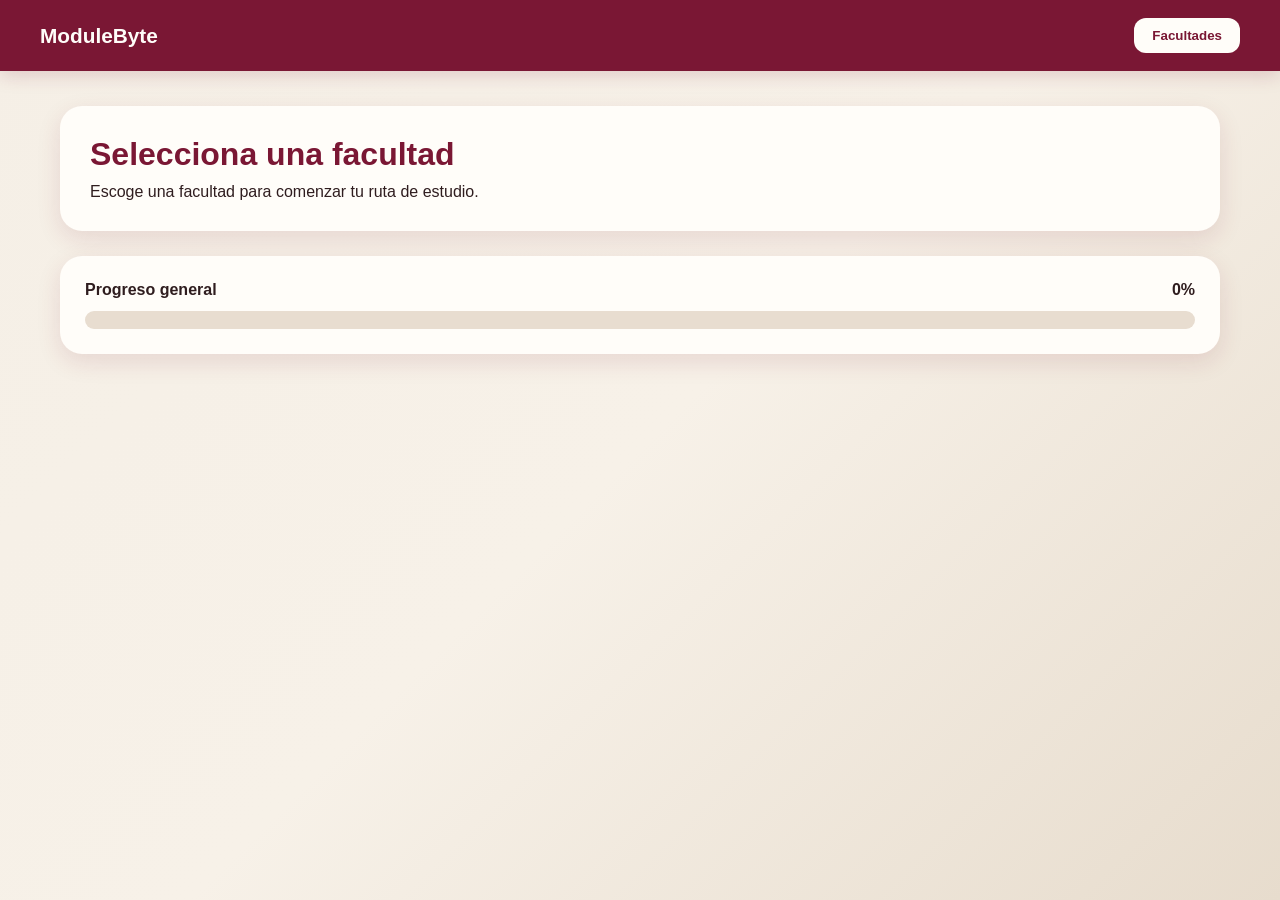
==== dashboard.html @ e1236baf "Cambios nuevos" ====
<!DOCTYPE html>
<html lang="es">
<head>
  <meta charset="UTF-8">
  <meta name="viewport" content="width=device-width, initial-scale=1.0">
  <title>Dashboard | Asesorías ModuleByte</title>
  <link rel="stylesheet" href="css/styles.css">
</head>
<body class="dashboard-body">

  <header class="topbar">
  <div class="logo-mini">ModuleByte</div>

  <nav class="nav">
    <div class="menu">
      <button class="menu-btn" onclick="toggleDropdown()">Facultades</button>

      <div class="dropdown" id="dropdownFacultades">
        <p onclick="seleccionarFacultad('fcfm')">FCFM</p>
        <p onclick="seleccionarFacultad('fime')">FIME</p>
      </div>
    </div>
  </nav>
</header>
  <main class="dashboard-container">
    <section class="bienvenida-panel">
      <h1 id="titulo-facultad">Selecciona una facultad</h1>
      <p>Escoge una facultad para comenzar tu ruta de estudio.</p>
    </section>

    <section class="progreso-panel">
      <div class="progreso-texto">
        <span>Progreso general</span>
        <span id="progreso-porcentaje">0%</span>
      </div>
      <div class="barra-progreso">
        <div class="barra-relleno" id="barra-relleno"></div>
      </div>
    </section>

    <section id="materias" class="materias-grid"></section>
  </main>

  <script src="js/data.js"></script>
<script>
  function toggleDropdown() {
    document.getElementById("dropdownFacultades").classList.toggle("show");
  }

  function seleccionarFacultad(facultad) {
    document.getElementById("dropdownFacultades").classList.remove("show");
    cargarFacultad(facultad);
  }

  function cargarFacultad(facultad) {
    const contenedor = document.getElementById("materias");
    const titulo = document.getElementById("titulo-facultad");
    const barra = document.getElementById("barra-relleno");
    const porcentaje = document.getElementById("progreso-porcentaje");

    const progresoGuardado = JSON.parse(localStorage.getItem("progresoUANL")) || {};
    const materiasFacultad = data[facultad] || [];

    contenedor.innerHTML = "";
    titulo.textContent = "Facultad: " + facultad.toUpperCase();

    let completadas = 0;

    materiasFacultad.forEach((m, index) => {
      const estaCompleta = progresoGuardado[m.id]?.completado === true;
      if (estaCompleta) completadas++;

      contenedor.innerHTML += `
        <div class="materia-card ${estaCompleta ? 'materia-completada' : ''}" onclick="abrirMateria('${m.id}')">
          <div class="materia-numero">Bloque ${index + 1}</div>
          <h3>${m.nombre}</h3>
          <p>
            ${estaCompleta 
              ? 'Bloque completado. Puedes repasarlo cuando quieras.' 
              : 'Presiona para estudiar este bloque y avanzar en tu progreso.'}
          </p>
        </div>
      `;
    });

    const progreso = materiasFacultad.length
      ? Math.round((completadas / materiasFacultad.length) * 100)
      : 0;

    barra.style.width = progreso + "%";
    porcentaje.textContent = progreso + "%";
  }

  function abrirMateria(id) {
    localStorage.setItem("materia", id);
    window.location.href = "materia.html";
  }

  window.addEventListener("click", function(e) {
    const menu = document.querySelector(".menu");
    const dropdown = document.getElementById("dropdownFacultades");

    if (!menu.contains(e.target)) {
      dropdown.classList.remove("show");
    }
  });
</script>

</body>
</html>
---- css/styles.css ----
:root {
  --vino: #7a1734;
  --vino-oscuro: #5e1027;
  --beige: #f5efe6;
  --beige-oscuro: #e7dccd;
  --cafe: #a87452;
  --cafe-oscuro: #8b5e3c;
  --texto: #2f1d1f;
  --blanco: #fffdf9;
  --sombra: rgba(122, 23, 52, 0.12);
}

* {
  margin: 0;
  padding: 0;
  box-sizing: border-box;
}

body {
  font-family: 'Segoe UI', Tahoma, Geneva, Verdana, sans-serif;
}

/* ===== INDEX ===== */
.inicio-body {
  min-height: 100vh;
  background: linear-gradient(135deg, var(--beige), #f0e7db, var(--beige-oscuro));
  display: flex;
  justify-content: center;
  align-items: center;
  position: relative;
  overflow: hidden;
}

.overlay {
  position: absolute;
  inset: 0;
  background: rgba(122, 23, 52, 0.08);
}

.inicio-container {
  position: relative;
  z-index: 2;
  width: 100%;
  display: flex;
  justify-content: center;
  align-items: center;
  padding: 20px;
}

.logo-box {
  background: rgba(255, 253, 249, 0.88);
  backdrop-filter: blur(8px);
  border: 2px solid rgba(122, 23, 52, 0.12);
  padding: 50px 35px;
  border-radius: 24px;
  text-align: center;
  max-width: 700px;
  width: 100%;
  box-shadow: 0 10px 35px rgba(122, 23, 52, 0.12);
  animation: aparecer 1s ease;
}

.logo-box h1 {
  font-size: 3rem;
  color: var(--vino);
  margin-bottom: 18px;
  line-height: 1.2;
}

.subtitulo {
  font-size: 1.15rem;
  color: var(--texto);
  margin-bottom: 30px;
  line-height: 1.6;
}

.btn-iniciar {
  background: linear-gradient(135deg, var(--vino), var(--vino-oscuro));
  color: var(--blanco);
  border: none;
  padding: 15px 40px;
  font-size: 1.1rem;
  font-weight: bold;
  border-radius: 14px;
  cursor: pointer;
  transition: all 0.3s ease;
  box-shadow: 0 8px 20px rgba(122, 23, 52, 0.25);
}

.btn-iniciar:hover {
  transform: translateY(-3px) scale(1.03);
  box-shadow: 0 12px 25px rgba(122, 23, 52, 0.35);
}

.btn-iniciar:active {
  transform: scale(0.98);
}

@keyframes aparecer {
  from {
    opacity: 0;
    transform: translateY(30px);
  }
  to {
    opacity: 1;
    transform: translateY(0);
  }
}

/* ===== DASHBOARD ===== */
.dashboard-body {
  min-height: 100vh;
  background: linear-gradient(135deg, var(--beige), #f7f1e8, var(--beige-oscuro));
  color: var(--texto);
}

.topbar {
  width: 100%;
  background: var(--vino);
  color: var(--blanco);
  display: flex;
  justify-content: space-between;
  align-items: center;
  padding: 18px 40px;
  box-shadow: 0 4px 18px rgba(122, 23, 52, 0.18);
}

.logo-mini {
  font-size: 1.3rem;
  font-weight: bold;
  color: var(--blanco);
}

.nav {
  display: flex;
  align-items: center;
}

.menu {
  position: relative;
}

.menu-btn {
  background: var(--blanco);
  color: var(--vino);
  border: none;
  padding: 10px 18px;
  border-radius: 12px;
  font-weight: bold;
  cursor: pointer;
  transition: 0.3s ease;
}

.menu-btn:hover {
  transform: translateY(-2px);
}

.dropdown {
  display: none;
  position: absolute;
  top: 55px;
  right: 0;
  min-width: 180px;
  background: var(--blanco);
  border-radius: 14px;
  box-shadow: 0 10px 24px rgba(122, 23, 52, 0.15);
  overflow: hidden;
  z-index: 999;
}

.dropdown.show {
  display: block;
}

.dropdown p {
  margin: 0;
  padding: 14px 16px;
  cursor: pointer;
  transition: background 0.3s ease;
  color: var(--vino);
  font-weight: 600;
}

.dropdown p:hover {
  background: var(--beige);
}

.dashboard-container {
  max-width: 1200px;
  margin: 0 auto;
  padding: 35px 20px 50px;
}

.bienvenida-panel {
  background: var(--blanco);
  border-radius: 22px;
  padding: 30px;
  box-shadow: 0 8px 24px var(--sombra);
  margin-bottom: 25px;
}

.bienvenida-panel h1 {
  font-size: 2rem;
  margin-bottom: 10px;
  color: var(--vino);
}

.bienvenida-panel p {
  color: var(--texto);
  font-size: 1rem;
}

.progreso-panel {
  background: var(--blanco);
  border-radius: 22px;
  padding: 25px;
  box-shadow: 0 8px 24px var(--sombra);
  margin-bottom: 30px;
}

.progreso-texto {
  display: flex;
  justify-content: space-between;
  margin-bottom: 12px;
  font-weight: 600;
}

.barra-progreso {
  width: 100%;
  height: 18px;
  background: #e8ddd0;
  border-radius: 999px;
  overflow: hidden;
}

.barra-relleno {
  width: 0%;
  height: 100%;
  background: linear-gradient(90deg, var(--cafe), var(--vino));
  border-radius: 999px;
  transition: width 0.4s ease;
}

.materias-grid {
  display: grid;
  grid-template-columns: repeat(auto-fit, minmax(240px, 1fr));
  gap: 22px;
}

.materia-card {
  background: var(--blanco);
  border-radius: 22px;
  padding: 24px;
  box-shadow: 0 10px 26px var(--sombra);
  cursor: pointer;
  transition: 0.3s ease;
  border: 1px solid transparent;
}

.materia-card:hover {
  transform: translateY(-6px);
  border-color: #d8bfae;
  box-shadow: 0 14px 30px rgba(122, 23, 52, 0.12);
}

.materia-completada {
  border: 2px solid #c8a48f;
  background: linear-gradient(135deg, #fffaf4, #f7ede3);
}

.materia-numero {
  display: inline-block;
  background: #f3e6da;
  color: var(--vino);
  font-size: 0.9rem;
  font-weight: bold;
  padding: 8px 12px;
  border-radius: 999px;
  margin-bottom: 14px;
}

.materia-card h3 {
  font-size: 1.3rem;
  margin-bottom: 10px;
  color: var(--vino);
}

.materia-card p {
  color: var(--texto);
  line-height: 1.5;
}

/* ===== MATERIA ===== */
.materia-body {
  min-height: 100vh;
  background: linear-gradient(135deg, var(--beige), #f7f1e8, var(--beige-oscuro));
  color: var(--texto);
}

.materia-topbar {
  width: 100%;
  background: var(--vino);
  color: var(--blanco);
  display: flex;
  justify-content: space-between;
  align-items: center;
  padding: 18px 40px;
  box-shadow: 0 4px 18px rgba(122, 23, 52, 0.18);
}

.btn-volver {
  background: var(--blanco);
  color: var(--vino);
  border: none;
  padding: 10px 18px;
  border-radius: 12px;
  font-weight: bold;
  cursor: pointer;
  transition: 0.3s ease;
}

.btn-volver:hover {
  transform: translateY(-2px);
}

.materia-container {
  max-width: 1200px;
  margin: 0 auto;
  padding: 35px 20px 50px;
}

.materia-header-card {
  background: var(--blanco);
  border-radius: 24px;
  padding: 30px;
  box-shadow: 0 10px 24px var(--sombra);
  display: flex;
  justify-content: space-between;
  align-items: center;
  gap: 20px;
  margin-bottom: 25px;
}

.seccion-label {
  display: inline-block;
  background: #f3e6da;
  color: var(--vino);
  padding: 8px 14px;
  border-radius: 999px;
  font-size: 0.9rem;
  font-weight: bold;
  margin-bottom: 14px;
}

.materia-header-card h1 {
  font-size: 2.2rem;
  color: var(--vino);
  margin-bottom: 10px;
}

.materia-descripcion {
  color: var(--texto);
  font-size: 1rem;
  line-height: 1.6;
  max-width: 700px;
}

.timer-box {
  min-width: 180px;
  text-align: center;
}

.timer-label {
  display: block;
  font-size: 0.95rem;
  color: var(--texto);
  margin-bottom: 12px;
  font-weight: 600;
}

.timer-circle {
  width: 120px;
  height: 120px;
  margin: 0 auto;
  border-radius: 50%;
  background: linear-gradient(135deg, var(--cafe), var(--vino));
  color: var(--blanco);
  display: flex;
  flex-direction: column;
  justify-content: center;
  align-items: center;
  box-shadow: 0 12px 24px rgba(122, 23, 52, 0.2);
}

.timer-circle span {
  font-size: 2rem;
  font-weight: bold;
  line-height: 1;
}

.timer-circle small {
  font-size: 1rem;
  margin-top: 4px;
}

.temas-panel,
.contenido-panel,
.acciones-panel {
  background: var(--blanco);
  border-radius: 24px;
  padding: 28px;
  box-shadow: 0 10px 24px var(--sombra);
  margin-bottom: 25px;
}

.temas-panel h2,
.contenido-panel h2 {
  color: var(--vino);
  margin-bottom: 18px;
  font-size: 1.4rem;
}

.temas-grid {
  display: flex;
  flex-wrap: wrap;
  gap: 14px;
}

.tema-item {
  background: #f8efe6;
  color: var(--texto);
  padding: 12px 18px;
  border-radius: 14px;
  font-weight: 600;
  border: 1px solid #ead9ca;
}

.tema-item.activo {
  background: linear-gradient(135deg, var(--cafe), var(--vino));
  color: var(--blanco);
  border: none;
}

.contenido-box {
  background: #fffaf4;
  border: 1px solid #ead9ca;
  border-radius: 18px;
  padding: 22px;
  min-height: 220px;
  line-height: 1.8;
  color: var(--texto);
  font-size: 1rem;
  white-space: pre-line;
}

.acciones-panel {
  display: flex;
  justify-content: flex-end;
  gap: 14px;
  flex-wrap: wrap;
}

.btn-principal,
.btn-secundario {
  border: none;
  padding: 14px 24px;
  border-radius: 14px;
  font-size: 1rem;
  font-weight: bold;
  cursor: pointer;
  transition: 0.3s ease;
}

.btn-principal {
  background: linear-gradient(135deg, var(--cafe), var(--vino));
  color: var(--blanco);
  box-shadow: 0 8px 20px rgba(122, 23, 52, 0.2);
}

.btn-principal:hover {
  transform: translateY(-2px);
}

.btn-secundario {
  background: #f3e6da;
  color: var(--vino);
}

.btn-secundario:hover {
  background: #ead7c7;
}
.temas-header {
  display: flex;
  justify-content: space-between;
  align-items: center;
  gap: 16px;
  flex-wrap: wrap;
  margin-bottom: 18px;
}

.acciones-bloque {
  display: flex;
  gap: 12px;
  flex-wrap: wrap;
}

.tema-item-btn {
  background: #f8efe6;
  color: var(--texto);
  padding: 12px 18px;
  border-radius: 14px;
  font-weight: 600;
  border: 1px solid #ead9ca;
  cursor: pointer;
  transition: 0.3s ease;
}

.tema-item-btn:hover {
  transform: translateY(-2px);
}

.tema-item-btn.activo {
  background: linear-gradient(135deg, var(--cafe), var(--vino));
  color: var(--blanco);
  border: none;
}

.tema-item-btn.completado {
  border: 2px solid #b48a72;
  background: #fff7ef;
}

.oculto {
  visibility: hidden;
}

.btn-principal:disabled,
.btn-secundario:disabled {
  opacity: 0.6;
  cursor: not-allowed;
}

/* ===== QUIZ ===== */
.quiz-body {
  min-height: 100vh;
  background: linear-gradient(135deg, var(--beige), #f7f1e8, var(--beige-oscuro));
  color: var(--texto);
}

.quiz-topbar {
  width: 100%;
  background: var(--vino);
  color: var(--blanco);
  display: flex;
  justify-content: space-between;
  align-items: center;
  padding: 18px 40px;
  box-shadow: 0 4px 18px rgba(122, 23, 52, 0.18);
}

.quiz-info {
  display: flex;
  gap: 14px;
  align-items: center;
  flex-wrap: wrap;
}

.vidas-box,
.pregunta-numero {
  background: rgba(255, 255, 255, 0.14);
  padding: 10px 16px;
  border-radius: 12px;
  font-weight: bold;
}

.quiz-container {
  max-width: 1200px;
  margin: 0 auto;
  padding: 35px 20px 50px;
  display: grid;
  grid-template-columns: 2fr 1fr;
  gap: 24px;
}

.quiz-panel,
.animacion-panel {
  background: var(--blanco);
  border-radius: 24px;
  box-shadow: 0 10px 24px var(--sombra);
}

.quiz-card {
  padding: 30px;
}

.quiz-label {
  display: inline-block;
  background: #f3e6da;
  color: var(--vino);
  padding: 8px 14px;
  border-radius: 999px;
  font-size: 0.9rem;
  font-weight: bold;
  margin-bottom: 16px;
}

.quiz-card h2 {
  font-size: 2rem;
  color: var(--vino);
  margin-bottom: 24px;
  line-height: 1.4;
}

.opciones-grid {
  display: grid;
  gap: 16px;
}

.opciones-grid button {
  width: 100%;
  border: none;
  background: #fff8f1;
  color: var(--texto);
  text-align: left;
  padding: 18px 20px;
  border-radius: 16px;
  font-size: 1rem;
  font-weight: 600;
  cursor: pointer;
  border: 1px solid #ead9ca;
  transition: all 0.25s ease;
}

.opciones-grid button:hover {
  transform: translateY(-2px);
  background: #f8efe6;
  border-color: #d2b09b;
  box-shadow: 0 8px 18px rgba(122, 23, 52, 0.08);
}

.animacion-panel {
  padding: 24px;
  display: flex;
  align-items: center;
  justify-content: center;
}

.personaje-box {
  width: 100%;
  text-align: center;
  background: linear-gradient(135deg, #fffaf4, #f6ede4);
  border: 1px solid #ead9ca;
  border-radius: 20px;
  padding: 28px 20px;
}

.personaje {
  font-size: 5rem;
  margin-bottom: 18px;
  animation: correr 1s infinite alternate ease-in-out;
  transition: transform 0.3s ease;
}

.personaje-box h3 {
  font-size: 1.3rem;
  color: var(--vino);
  margin-bottom: 10px;
}

.personaje-box p {
  color: var(--texto);
  line-height: 1.6;
}

.personaje.correcto {
  animation: salto 0.5s ease;
}

.personaje.error {
  animation: golpe 0.4s ease;
}

@keyframes correr {
  from {
    transform: translateX(-5px);
  }
  to {
    transform: translateX(5px);
  }
}

@keyframes salto {
  0% { transform: translateY(0); }
  50% { transform: translateY(-18px) scale(1.08); }
  100% { transform: translateY(0); }
}

@keyframes golpe {
  0% { transform: translateX(0); }
  25% { transform: translateX(-10px); }
  50% { transform: translateX(10px); }
  75% { transform: translateX(-8px); }
  100% { transform: translateX(0); }
}

/* ===== RESPONSIVE ===== */
@media (max-width: 900px) {
  .quiz-container {
    grid-template-columns: 1fr;
  }
}

@media (max-width: 768px) {
  .topbar,
  .materia-topbar,
  .quiz-topbar {
    padding: 16px 20px;
  }

  .materia-header-card {
    flex-direction: column;
    align-items: flex-start;
  }

  .timer-box {
    width: 100%;
    text-align: left;
  }

  .timer-circle {
    margin: 0;
  }

  .acciones-panel {
    justify-content: stretch;
  }

  .btn-principal,
  .btn-secundario {
    width: 100%;
  }

  .quiz-topbar {
    flex-direction: column;
    gap: 12px;
    align-items: flex-start;
  }

  .quiz-card h2 {
    font-size: 1.5rem;
  }

  .personaje {
    font-size: 4rem;
  }
}
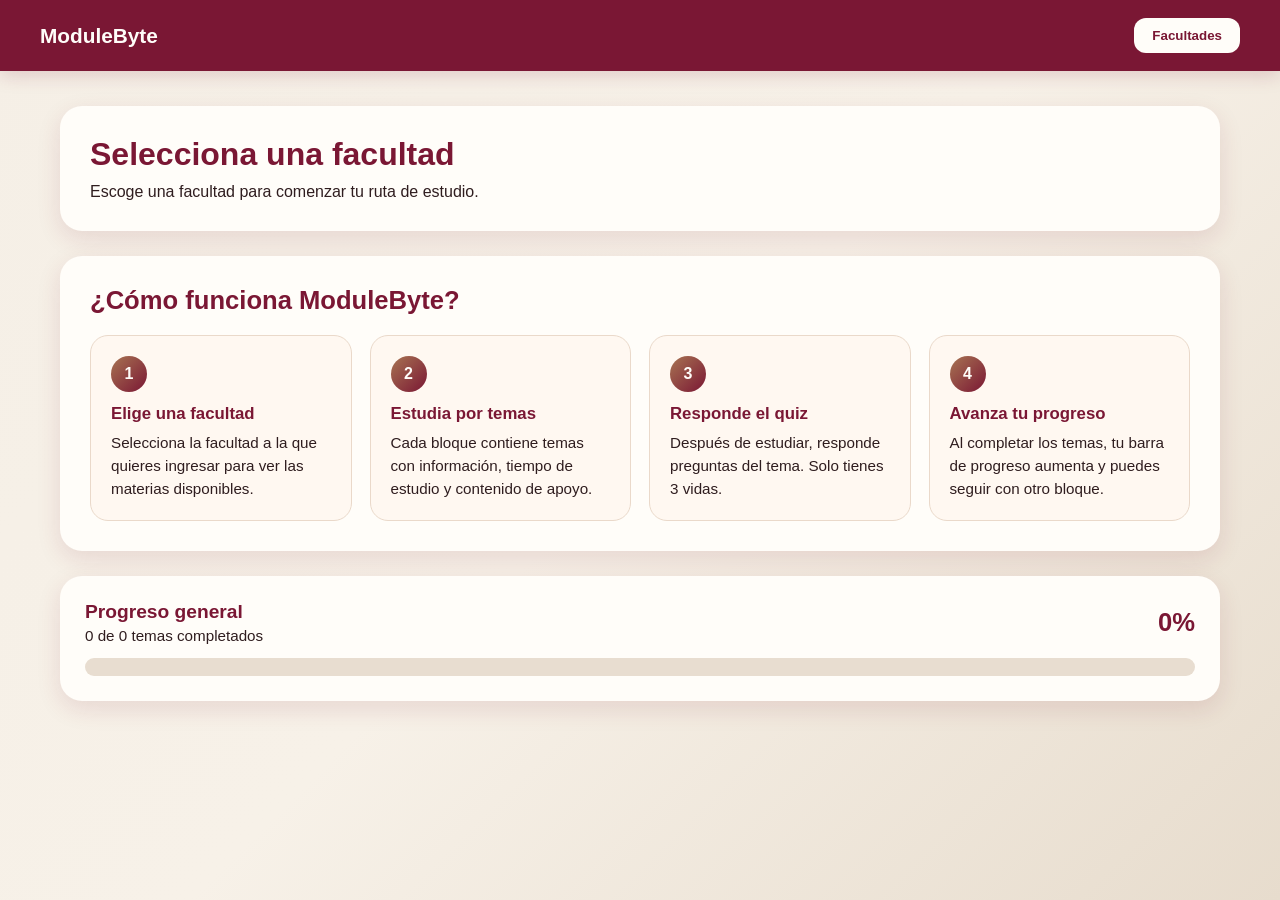
==== commit 61a2be0a: "cambios nuevos nuevos" ====
--- a/dashboard.html
+++ b/dashboard.html
@@ -27,21 +27,56 @@
       <h1 id="titulo-facultad">Selecciona una facultad</h1>
       <p>Escoge una facultad para comenzar tu ruta de estudio.</p>
     </section>
+<section class="instrucciones-panel">
+  <h2>¿Cómo funciona ModuleByte?</h2>
 
+  <div class="instrucciones-grid">
+    <div class="instruccion-card">
+      <span>1</span>
+      <h3>Elige una facultad</h3>
+      <p>Selecciona la facultad a la que quieres ingresar para ver las materias disponibles.</p>
+    </div>
+
+    <div class="instruccion-card">
+      <span>2</span>
+      <h3>Estudia por temas</h3>
+      <p>Cada bloque contiene temas con información, tiempo de estudio y contenido de apoyo.</p>
+    </div>
+
+    <div class="instruccion-card">
+      <span>3</span>
+      <h3>Responde el quiz</h3>
+      <p>Después de estudiar, responde preguntas del tema. Solo tienes 3 vidas.</p>
+    </div>
+
+    <div class="instruccion-card">
+      <span>4</span>
+      <h3>Avanza tu progreso</h3>
+      <p>Al completar los temas, tu barra de progreso aumenta y puedes seguir con otro bloque.</p>
+    </div>
+  </div>
+</section>
     <section class="progreso-panel">
-      <div class="progreso-texto">
-        <span>Progreso general</span>
-        <span id="progreso-porcentaje">0%</span>
-      </div>
-      <div class="barra-progreso">
-        <div class="barra-relleno" id="barra-relleno"></div>
-      </div>
-    </section>
+
+  <div class="progreso-header">
+    <div>
+      <h3>Progreso general</h3>
+      <p id="progreso-texto">0 de 0 temas completados</p>
+    </div>
+
+    <div class="porcentaje-grande" id="progreso-porcentaje">0%</div>
+  </div>
+
+  <div class="barra-progreso">
+    <div class="barra-relleno" id="barra-relleno"></div>
+  </div>
+
+</section>
 
     <section id="materias" class="materias-grid"></section>
   </main>
 
-  <script src="js/data.js"></script>
+ <script src="js/data.js"></script>
 <script>
   function toggleDropdown() {
     document.getElementById("dropdownFacultades").classList.toggle("show");
@@ -57,38 +92,44 @@
     const titulo = document.getElementById("titulo-facultad");
     const barra = document.getElementById("barra-relleno");
     const porcentaje = document.getElementById("progreso-porcentaje");
+    const texto = document.getElementById("progreso-texto");
 
-    const progresoGuardado = JSON.parse(localStorage.getItem("progresoUANL")) || {};
+    const progresoMateria = JSON.parse(localStorage.getItem("progresoMateria")) || {};
     const materiasFacultad = data[facultad] || [];
 
     contenedor.innerHTML = "";
     titulo.textContent = "Facultad: " + facultad.toUpperCase();
 
-    let completadas = 0;
+    let totalTemas = 0;
+    let temasCompletados = 0;
 
     materiasFacultad.forEach((m, index) => {
-      const estaCompleta = progresoGuardado[m.id]?.completado === true;
-      if (estaCompleta) completadas++;
+      const temas = m.temas || [];
+      totalTemas += temas.length;
+
+      const guardado = progresoMateria[m.id];
+      const completados = guardado?.temasEstudiados || [];
+
+      temasCompletados += completados.length;
+
+      const estaCompleta = completados.length === temas.length && temas.length > 0;
 
       contenedor.innerHTML += `
         <div class="materia-card ${estaCompleta ? 'materia-completada' : ''}" onclick="abrirMateria('${m.id}')">
           <div class="materia-numero">Bloque ${index + 1}</div>
           <h3>${m.nombre}</h3>
-          <p>
-            ${estaCompleta 
-              ? 'Bloque completado. Puedes repasarlo cuando quieras.' 
-              : 'Presiona para estudiar este bloque y avanzar en tu progreso.'}
-          </p>
+          <p>${completados.length} de ${temas.length} temas completados</p>
         </div>
       `;
     });
 
-    const progreso = materiasFacultad.length
-      ? Math.round((completadas / materiasFacultad.length) * 100)
+    const progreso = totalTemas
+      ? Math.round((temasCompletados / totalTemas) * 100)
       : 0;
 
     barra.style.width = progreso + "%";
     porcentaje.textContent = progreso + "%";
+    texto.textContent = `${temasCompletados} de ${totalTemas} temas completados`;
   }
 
   function abrirMateria(id) {
--- a/css/styles.css
+++ b/css/styles.css
@@ -106,14 +106,139 @@
     transform: translateY(0);
   }
 }
-
+.login-form {
+  display: flex;
+  flex-direction: column;
+  gap: 14px;
+  margin-top: 10px;
+}
+
+.login-form input {
+  width: 100%;
+  padding: 15px 18px;
+  border-radius: 14px;
+  border: 1px solid #ead9ca;
+  background: #fffaf4;
+  color: var(--texto);
+  font-size: 1rem;
+  outline: none;
+}
+
+.login-form input:focus {
+  border-color: var(--vino);
+  box-shadow: 0 0 0 3px rgba(122, 23, 52, 0.12);
+}
+
+.mensaje-login {
+  min-height: 20px;
+  color: var(--vino);
+  font-weight: bold;
+  font-size: 0.95rem;
+}
 /* ===== DASHBOARD ===== */
+/* ===== INSTRUCCIONES DASHBOARD ===== */
+.instrucciones-panel {
+  background: var(--blanco);
+  border-radius: 22px;
+  padding: 30px;
+  box-shadow: 0 8px 24px var(--sombra);
+  margin-bottom: 25px;
+}
+
+.instrucciones-panel h2 {
+  color: var(--vino);
+  font-size: 1.6rem;
+  margin-bottom: 20px;
+}
+
+.instrucciones-grid {
+  display: grid;
+  grid-template-columns: repeat(auto-fit, minmax(210px, 1fr));
+  gap: 18px;
+}
+
+.instruccion-card {
+  background: #fff8f1;
+  border: 1px solid #ead9ca;
+  border-radius: 18px;
+  padding: 20px;
+  transition: 0.3s ease;
+}
+
+.instruccion-card:hover {
+  transform: translateY(-4px);
+  box-shadow: 0 10px 22px rgba(122, 23, 52, 0.1);
+}
+
+.instruccion-card span {
+  display: inline-flex;
+  width: 36px;
+  height: 36px;
+  background: linear-gradient(135deg, var(--cafe), var(--vino));
+  color: var(--blanco);
+  border-radius: 50%;
+  align-items: center;
+  justify-content: center;
+  font-weight: bold;
+  margin-bottom: 12px;
+}
+
+.instruccion-card h3 {
+  color: var(--vino);
+  margin-bottom: 8px;
+  font-size: 1.05rem;
+}
+
+.instruccion-card p {
+  color: var(--texto);
+  line-height: 1.5;
+  font-size: 0.95rem;
+}
 .dashboard-body {
   min-height: 100vh;
   background: linear-gradient(135deg, var(--beige), #f7f1e8, var(--beige-oscuro));
   color: var(--texto);
 }
-
+.progreso-header {
+  display: flex;
+  justify-content: space-between;
+  align-items: center;
+  margin-bottom: 14px;
+  flex-wrap: wrap;
+}
+
+.progreso-header h3 {
+  color: var(--vino);
+  font-size: 1.2rem;
+  margin-bottom: 4px;
+}
+
+.progreso-header p {
+  color: var(--texto);
+  font-size: 0.95rem;
+}
+
+.porcentaje-grande {
+  font-size: 1.6rem;
+  font-weight: bold;
+  color: var(--vino);
+}
+
+.barra-progreso {
+  width: 100%;
+  height: 20px;
+  background: #e8ddd0;
+  border-radius: 999px;
+  overflow: hidden;
+}
+
+.barra-relleno {
+  width: 0%;
+  height: 100%;
+  background: linear-gradient(90deg, var(--cafe), var(--vino));
+  border-radius: 999px;
+  transition: width 0.6s ease;
+}
 .topbar {
   width: 100%;
   background: var(--vino);
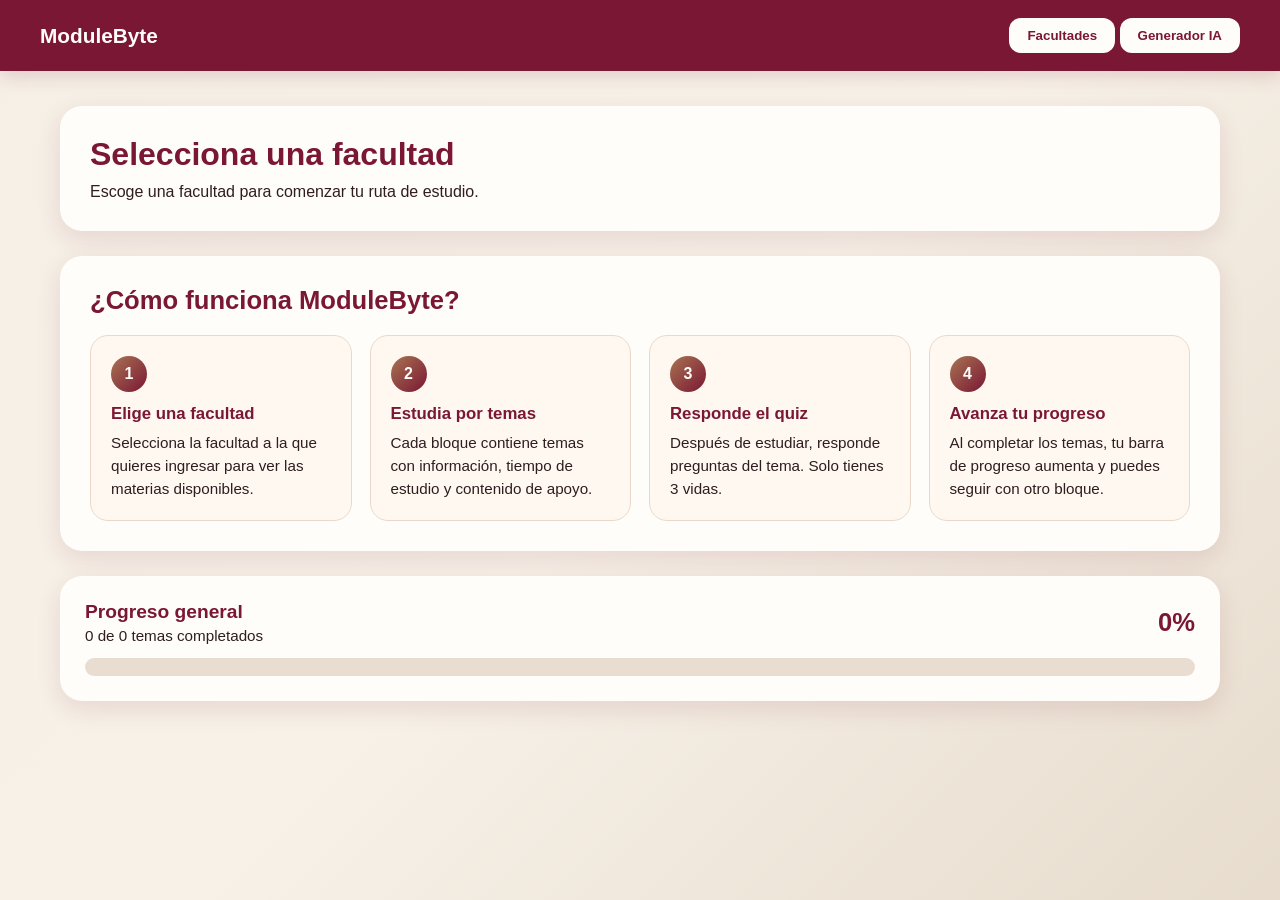
==== commit b265bf3f: "AGREGUE LA IA, LA ANIMACIÓN, EL CENEVAL Y NO SE QUE MAS XD" ====
--- a/dashboard.html
+++ b/dashboard.html
@@ -1,3 +1,4 @@
+<!-- Comentario para guardar en github -->
 <!DOCTYPE html>
 <html lang="es">
 <head>
@@ -14,10 +15,15 @@
   <nav class="nav">
     <div class="menu">
       <button class="menu-btn" onclick="toggleDropdown()">Facultades</button>
+      <button class="menu-btn" onclick="window.location.href='generador.html'">
+  Generador IA
+</button>
 
       <div class="dropdown" id="dropdownFacultades">
+        <p onclick="seleccionarFacultad('general')">Examen General</p>
         <p onclick="seleccionarFacultad('fcfm')">FCFM</p>
         <p onclick="seleccionarFacultad('fime')">FIME</p>
+        
       </div>
     </div>
   </nav>
@@ -72,6 +78,17 @@
   </div>
 
 </section>
+<section class="simulador-panel oculto" id="simuladorPanel">
+  <h2>¡Preparación completada!</h2>
+  <p>Ya terminaste los temas de esta ruta. Ahora puedes practicar con el simulador oficial.</p>
+
+  <a 
+    href="https://exani.com.mx/simuladores/#google_vignette" 
+    target="_blank" 
+    class="btn-simulador">
+    Ir al simulador oficial
+  </a>
+</section>
 
     <section id="materias" class="materias-grid"></section>
   </main>
@@ -88,49 +105,71 @@
   }
 
   function cargarFacultad(facultad) {
-    const contenedor = document.getElementById("materias");
-    const titulo = document.getElementById("titulo-facultad");
-    const barra = document.getElementById("barra-relleno");
-    const porcentaje = document.getElementById("progreso-porcentaje");
-    const texto = document.getElementById("progreso-texto");
+  const contenedor = document.getElementById("materias");
+  const titulo = document.getElementById("titulo-facultad");
+  const barra = document.getElementById("barra-relleno");
+  const porcentaje = document.getElementById("progreso-porcentaje");
+  const texto = document.getElementById("progreso-texto");
 
-    const progresoMateria = JSON.parse(localStorage.getItem("progresoMateria")) || {};
-    const materiasFacultad = data[facultad] || [];
+  const progresoMateria = JSON.parse(localStorage.getItem("progresoMateria")) || {};
+  const materiasFacultad = data[facultad] || [];
 
-    contenedor.innerHTML = "";
-    titulo.textContent = "Facultad: " + facultad.toUpperCase();
+  contenedor.innerHTML = "";
+  titulo.textContent = "Facultad: " + facultad.toUpperCase();
 
-    let totalTemas = 0;
-    let temasCompletados = 0;
+  let totalTemas = 0;
+  let temasCompletados = 0;
+  let bloqueAnteriorCompleto = true;
 
-    materiasFacultad.forEach((m, index) => {
-      const temas = m.temas || [];
-      totalTemas += temas.length;
+  materiasFacultad.forEach((m, index) => {
+    const temas = m.temas || [];
+    totalTemas += temas.length;
 
-      const guardado = progresoMateria[m.id];
-      const completados = guardado?.temasEstudiados || [];
+    const guardado = progresoMateria[m.id];
+    const completados = guardado?.temasEstudiados || [];
 
-      temasCompletados += completados.length;
+    temasCompletados += completados.length;
 
-      const estaCompleta = completados.length === temas.length && temas.length > 0;
+    const estaCompleta = completados.length === temas.length && temas.length > 0;
+    const bloqueado = index !== 0 && !bloqueAnteriorCompleto;
 
-      contenedor.innerHTML += `
-        <div class="materia-card ${estaCompleta ? 'materia-completada' : ''}" onclick="abrirMateria('${m.id}')">
-          <div class="materia-numero">Bloque ${index + 1}</div>
-          <h3>${m.nombre}</h3>
-          <p>${completados.length} de ${temas.length} temas completados</p>
+    contenedor.innerHTML += `
+      <div 
+        class="materia-card ${estaCompleta ? 'materia-completada' : ''} ${bloqueado ? 'materia-bloqueada' : ''}" 
+        onclick="${bloqueado ? `alert('Completa el bloque anterior para desbloquear este bloque.')` : `abrirMateria('${m.id}')`}"
+      >
+        <div class="materia-numero">
+          Bloque ${index + 1} ${bloqueado ? '🔒' : estaCompleta ? '✅' : '🔓'}
         </div>
-      `;
-    });
 
-    const progreso = totalTemas
-      ? Math.round((temasCompletados / totalTemas) * 100)
-      : 0;
+        <h3>${m.nombre}</h3>
 
-    barra.style.width = progreso + "%";
-    porcentaje.textContent = progreso + "%";
-    texto.textContent = `${temasCompletados} de ${totalTemas} temas completados`;
-  }
+        <p>
+          ${bloqueado 
+            ? 'Este bloque está bloqueado. Completa el anterior para continuar.' 
+            : `${completados.length} de ${temas.length} temas completados`}
+        </p>
+      </div>
+    `;
+
+    bloqueAnteriorCompleto = estaCompleta;
+  });
+
+  const progreso = totalTemas
+    ? Math.round((temasCompletados / totalTemas) * 100)
+    : 0;
+
+  barra.style.width = progreso + "%";
+  porcentaje.textContent = progreso + "%";
+  texto.textContent = `${temasCompletados} de ${totalTemas} temas completados`;
+  const simuladorPanel = document.getElementById("simuladorPanel");
+
+if (totalTemas > 0 && temasCompletados === totalTemas) {
+  simuladorPanel.classList.remove("oculto");
+} else {
+  simuladorPanel.classList.add("oculto");
+}
+}
 
   function abrirMateria(id) {
     localStorage.setItem("materia", id);
--- a/css/styles.css
+++ b/css/styles.css
@@ -1,3 +1,4 @@
+/* ===== Comentario para guardar en Git hub===== */
 :root {
   --vino: #7a1734;
   --vino-oscuro: #5e1027;
@@ -878,4 +879,173 @@
   .personaje {
     font-size: 4rem;
   }
+}
+
+.materia-bloqueada {
+  opacity: 0.55;
+  cursor: not-allowed;
+  filter: grayscale(0.4);
+}
+
+.materia-bloqueada:hover {
+  transform: none;
+  box-shadow: 0 10px 26px var(--sombra);
+  border-color: transparent;
+}
+.personaje.muriendo {
+  animation: morir 1.2s ease forwards;
+}
+
+@keyframes morir {
+  0% {
+    transform: translateY(0) rotate(0deg) scale(1);
+    opacity: 1;
+  }
+
+  35% {
+    transform: translateY(-10px) rotate(-10deg) scale(1.1);
+    opacity: 1;
+  }
+
+  70% {
+    transform: translateY(40px) rotate(70deg) scale(0.9);
+    opacity: 0.8;
+  }
+
+  100% {
+    transform: translateY(90px) rotate(90deg) scale(0.7);
+    opacity: 0.2;
+  }
+}
+
+.animacion-panel.game-over {
+  background: linear-gradient(135deg, #2f1d1f, #7a1734);
+  color: white;
+}
+
+.animacion-panel.game-over .personaje-box {
+  background: rgba(255, 255, 255, 0.08);
+  border-color: rgba(255, 255, 255, 0.18);
+}
+
+.animacion-panel.game-over h3,
+.animacion-panel.game-over p {
+  color: white;
+}
+/* ===== GENERADOR ===== */
+.generador-body {
+  min-height: 100vh;
+  background: linear-gradient(135deg, var(--beige), #f7f1e8, var(--beige-oscuro));
+  color: var(--texto);
+}
+
+.generador-container {
+  max-width: 1100px;
+  margin: 0 auto;
+  padding: 35px 20px 50px;
+  display: grid;
+  gap: 25px;
+}
+
+.generador-card {
+  background: var(--blanco);
+  border-radius: 24px;
+  padding: 30px;
+  box-shadow: 0 10px 24px var(--sombra);
+}
+
+.generador-card h1,
+.generador-card h2 {
+  color: var(--vino);
+  margin-bottom: 14px;
+}
+
+.generador-card textarea {
+  width: 100%;
+  min-height: 220px;
+  margin: 22px 0;
+  padding: 18px;
+  border-radius: 18px;
+  border: 1px solid #ead9ca;
+  background: #fffaf4;
+  color: var(--texto);
+  font-size: 1rem;
+  line-height: 1.6;
+  resize: vertical;
+  outline: none;
+}
+
+.generador-card textarea:focus {
+  border-color: var(--vino);
+  box-shadow: 0 0 0 3px rgba(122, 23, 52, 0.12);
+}
+
+.preguntas-generadas {
+  display: grid;
+  gap: 18px;
+}
+
+.pregunta-auto {
+  background: #fff8f1;
+  border: 1px solid #ead9ca;
+  border-radius: 18px;
+  padding: 20px;
+}
+
+.pregunta-auto h3 {
+  color: var(--vino);
+  margin-bottom: 8px;
+}
+
+.pregunta-auto p {
+  margin-bottom: 10px;
+}
+
+.pregunta-auto ul {
+  padding-left: 22px;
+  line-height: 1.7;
+}
+
+.pregunta-auto small {
+  display: inline-block;
+  margin-top: 10px;
+  color: var(--vino);
+  font-weight: bold;
+}
+.simulador-panel {
+  background: var(--blanco);
+  border-radius: 22px;
+  padding: 30px;
+  box-shadow: 0 8px 24px var(--sombra);
+  margin-bottom: 30px;
+  text-align: center;
+}
+
+.simulador-panel h2 {
+  color: var(--vino);
+  margin-bottom: 10px;
+}
+
+.simulador-panel p {
+  color: var(--texto);
+  margin-bottom: 20px;
+}
+
+.btn-simulador {
+  display: inline-block;
+  background: linear-gradient(135deg, var(--cafe), var(--vino));
+  color: var(--blanco);
+  text-decoration: none;
+  padding: 14px 26px;
+  border-radius: 14px;
+  font-weight: bold;
+  transition: 0.3s ease;
+}
+
+.btn-simulador:hover {
+  transform: translateY(-2px);
+}
+
+.oculto {
+  display: none;
 }
